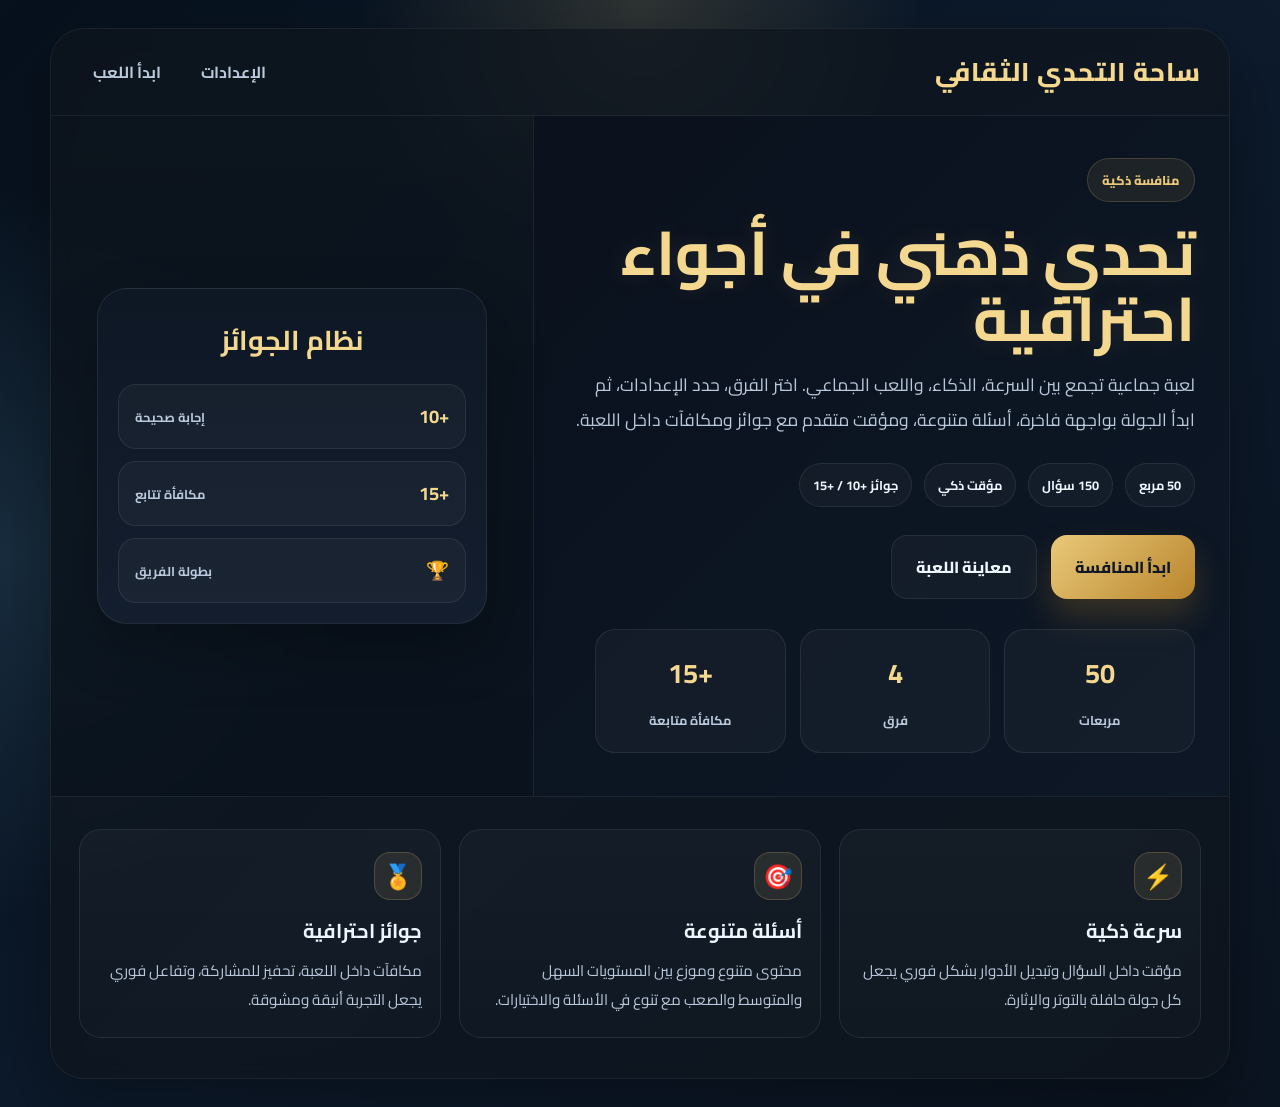
==== index.html @ 74c39a72 "Add files via upload" ====
<!DOCTYPE html>
<html lang="ar" dir="rtl">
<head>
  <meta charset="UTF-8" />
  <meta name="viewport" content="width=device-width, initial-scale=1.0" />
  <title>ساحة التحدي الثقافي</title>
  <style>
    @import url('https://fonts.googleapis.com/css2?family=Cairo:wght@400;500;600;700;800&display=swap');

    :root {
      --bg-1: #07111d;
      --bg-2: #0d1b2d;
      --panel: rgba(16, 24, 38, 0.88);
      --panel-strong: rgba(19, 31, 48, 0.96);
      --gold: #e9c979;
      --gold-strong: #f4d88f;
      --gold-deep: #b9852d;
      --cyan: #80d6ff;
      --mint: #7ee1b0;
      --text: #edf6ff;
      --muted: #b9c8db;
      --line: rgba(255,255,255,0.08);
      --shadow: 0 30px 70px rgba(0,0,0,0.35);
    }

    * { box-sizing: border-box; }

    html, body {
      margin: 0;
      min-height: 100%;
      font-family: 'Cairo', sans-serif;
      background:
        radial-gradient(circle at top, rgba(233, 201, 121, 0.16), transparent 22%),
        radial-gradient(circle at left center, rgba(128, 214, 255, 0.12), transparent 26%),
        linear-gradient(135deg, var(--bg-1) 0%, var(--bg-2) 52%, #0b1421 100%);
      color: var(--text);
    }

    body {
      min-height: 100vh;
      display: flex;
      align-items: center;
      justify-content: center;
      padding: 28px;
    }

    .shell {
      width: min(1180px, 100%);
      background: rgba(8, 15, 23, 0.72);
      border: 1px solid var(--line);
      border-radius: 34px;
      box-shadow: var(--shadow);
      overflow: hidden;
      backdrop-filter: blur(12px);
    }

    .topbar {
      display: flex;
      align-items: center;
      justify-content: space-between;
      gap: 20px;
      padding: 18px 28px;
      border-bottom: 1px solid rgba(255,255,255,0.06);
      background: rgba(255,255,255,0.02);
    }

    .brand {
      font-size: clamp(1.3rem, 2vw, 1.9rem);
      font-weight: 800;
      color: var(--gold-strong);
      letter-spacing: 0.04em;
    }

    .nav {
      display: flex;
      align-items: center;
      gap: 12px;
      flex-wrap: wrap;
    }

    .nav a {
      text-decoration: none;
      color: var(--muted);
      font-weight: 700;
      padding: 10px 14px;
      border-radius: 12px;
      transition: all 0.2s ease;
    }

    .nav a:hover {
      background: rgba(255,255,255,0.04);
      color: var(--text);
    }

    .hero {
      display: grid;
      grid-template-columns: 1.3fr 0.9fr;
      min-height: 680px;
    }

    .left {
      padding: 42px 34px 40px;
      background: linear-gradient(135deg, rgba(11, 18, 29, 0.97), rgba(14, 24, 40, 0.93));
      border-left: 1px solid rgba(255,255,255,0.06);
    }

    .label {
      display: inline-block;
      padding: 9px 14px;
      border-radius: 999px;
      background: rgba(233, 201, 121, 0.08);
      border: 1px solid rgba(233, 201, 121, 0.18);
      color: var(--gold);
      font-size: 0.8rem;
      font-weight: 800;
    }

    h1 {
      margin: 18px 0 14px;
      font-size: clamp(2.5rem, 4.8vw, 4.4rem);
      line-height: 1.08;
      color: var(--gold-strong);
      text-shadow: 0 0 25px rgba(244, 216, 143, 0.1);
    }

    .subtitle {
      max-width: 640px;
      margin: 0 0 26px;
      color: var(--muted);
      font-size: 1.1rem;
      line-height: 2;
    }

    .pills {
      display: flex;
      flex-wrap: wrap;
      gap: 12px;
      margin-bottom: 28px;
    }

    .pills span {
      padding: 9px 13px;
      border-radius: 999px;
      background: rgba(255,255,255,0.03);
      border: 1px solid rgba(255,255,255,0.08);
      font-size: 0.8rem;
      font-weight: 700;
      color: var(--text);
    }

    .actions {
      display: flex;
      flex-wrap: wrap;
      gap: 14px;
      margin-bottom: 30px;
    }

    .primary-btn, .secondary-btn {
      display: inline-flex;
      align-items: center;
      justify-content: center;
      border: none;
      border-radius: 16px;
      padding: 16px 24px;
      font-size: 1rem;
      font-weight: 800;
      cursor: pointer;
      text-decoration: none;
      transition: transform 0.2s ease, box-shadow 0.2s ease;
    }

    .primary-btn {
      background: linear-gradient(135deg, var(--gold), var(--gold-deep));
      color: #101827;
      box-shadow: 0 18px 32px rgba(185, 133, 45, 0.25);
    }

    .secondary-btn {
      background: rgba(255,255,255,0.03);
      color: var(--text);
      border: 1px solid rgba(255,255,255,0.08);
    }

    .primary-btn:hover, .secondary-btn:hover {
      transform: translateY(-2px);
    }

    .stats {
      display: grid;
      grid-template-columns: repeat(3, minmax(130px, 1fr));
      gap: 14px;
      max-width: 600px;
    }

    .stat-card {
      padding: 18px 14px;
      border-radius: 20px;
      background: rgba(255,255,255,0.03);
      border: 1px solid rgba(255,255,255,0.08);
      text-align: center;
    }

    .stat-card strong {
      display: block;
      margin-bottom: 5px;
      font-size: 1.7rem;
      color: var(--gold-strong);
    }

    .stat-card span {
      color: var(--muted);
      font-size: 0.8rem;
      font-weight: 700;
    }

    .right {
      display: flex;
      align-items: center;
      justify-content: center;
      padding: 30px 20px;
      background: linear-gradient(180deg, rgba(255,255,255,0.02), rgba(255,255,255,0.005));
    }

    .panel {
      width: min(390px, 100%);
      border-radius: 30px;
      padding: 26px 20px 20px;
      background: linear-gradient(180deg, rgba(15, 24, 38, 0.96), rgba(20, 31, 48, 0.96));
      border: 1px solid rgba(255,255,255,0.08);
      box-shadow: 0 25px 55px rgba(0,0,0,0.25);
    }

    .panel-title {
      margin: 0 0 18px;
      text-align: center;
      color: var(--gold-strong);
      font-size: 1.7rem;
    }

    .reward-list {
      display: grid;
      gap: 12px;
    }

    .reward-item {
      display: flex;
      align-items: center;
      justify-content: space-between;
      gap: 12px;
      padding: 14px 16px;
      border-radius: 18px;
      background: rgba(255,255,255,0.03);
      border: 1px solid rgba(255,255,255,0.08);
    }

    .reward-item strong {
      font-size: 1.15rem;
      color: var(--gold-strong);
    }

    .reward-item span {
      color: var(--muted);
      font-size: 0.8rem;
      font-weight: 700;
    }

    .features {
      padding: 32px 28px 40px;
      border-top: 1px solid rgba(255,255,255,0.06);
      background: rgba(255,255,255,0.02);
    }

    .features-grid {
      display: grid;
      grid-template-columns: repeat(3, minmax(0, 1fr));
      gap: 18px;
    }

    .feature-card {
      padding: 22px 18px;
      border-radius: 22px;
      background: linear-gradient(180deg, rgba(255,255,255,0.03), rgba(255,255,255,0.015));
      border: 1px solid rgba(255,255,255,0.08);
    }

    .feature-icon {
      width: 48px;
      height: 48px;
      display: inline-flex;
      align-items: center;
      justify-content: center;
      border-radius: 16px;
      background: rgba(233, 201, 121, 0.1);
      border: 1px solid rgba(233, 201, 121, 0.2);
      color: var(--gold-strong);
      font-size: 1.5rem;
      margin-bottom: 12px;
    }

    .feature-card h3 {
      margin: 0 0 8px;
      font-size: 1.25rem;
      color: var(--text);
    }

    .feature-card p {
      margin: 0;
      line-height: 1.9;
      color: var(--muted);
      font-size: 0.95rem;
    }

    @media (max-width: 900px) {
      .hero {
        grid-template-columns: 1fr;
      }
      .left { border-left: none; border-bottom: 1px solid rgba(255,255,255,0.06); }
      .features-grid { grid-template-columns: 1fr; }
    }
  </style>
</head>
<body>
  <div class="shell">
    <header class="topbar">
      <div class="brand">ساحة التحدي الثقافي</div>
      <nav class="nav" aria-label="التنقل الرئيسي">
        <a href="./settings.html">الإعدادات</a>
        <a href="./game.html">ابدأ اللعب</a>
      </nav>
    </header>

    <main class="hero">
      <section class="left">
        <span class="label">منافسة ذكية</span>
        <h1>تحدي ذهني في أجواء احترافية</h1>
        <p class="subtitle">
          لعبة جماعية تجمع بين السرعة، الذكاء، واللعب الجماعي. اختر الفرق، حدد الإعدادات، ثم ابدأ الجولة بواجهة فاخرة، أسئلة متنوعة، ومؤقت متقدم مع جوائز ومكافآت داخل اللعبة.
        </p>

        <div class="pills">
          <span>50 مربع</span>
          <span>150 سؤال</span>
          <span>مؤقت ذكي</span>
          <span>جوائز +10 / +15</span>
        </div>

        <div class="actions">
          <a class="primary-btn" href="./settings.html">ابدأ المنافسة</a>
          <a class="secondary-btn" href="./game.html">معاينة اللعبة</a>
        </div>

        <div class="stats">
          <div class="stat-card">
            <strong>50</strong>
            <span>مربعات</span>
          </div>
          <div class="stat-card">
            <strong>4</strong>
            <span>فرق</span>
          </div>
          <div class="stat-card">
            <strong>+15</strong>
            <span>مكافأة متابعة</span>
          </div>
        </div>
      </section>

      <aside class="right">
        <div class="panel">
          <h2 class="panel-title">نظام الجوائز</h2>
          <div class="reward-list">
            <div class="reward-item">
              <strong>+10</strong>
              <span>إجابة صحيحة</span>
            </div>
            <div class="reward-item">
              <strong>+15</strong>
              <span>مكافأة تتابع</span>
            </div>
            <div class="reward-item">
              <strong>🏆</strong>
              <span>بطولة الفريق</span>
            </div>
          </div>
        </div>
      </aside>
    </main>

    <section class="features">
      <div class="features-grid">
        <article class="feature-card">
          <div class="feature-icon">⚡</div>
          <h3>سرعة ذكية</h3>
          <p>مؤقت داخل السؤال وتبديل الأدوار بشكل فوري يجعل كل جولة حافلة بالتوتر والإثارة.</p>
        </article>
        <article class="feature-card">
          <div class="feature-icon">🎯</div>
          <h3>أسئلة متنوعة</h3>
          <p>محتوى متنوع وموزع بين المستويات السهل والمتوسط والصعب مع تنوع في الأسئلة والاختيارات.</p>
        </article>
        <article class="feature-card">
          <div class="feature-icon">🏅</div>
          <h3>جوائز احترافية</h3>
          <p>مكافآت داخل اللعبة، تحفيز للمشاركة، وتفاعل فوري يجعل التجربة أنيقة ومشوقة.</p>
        </article>
      </div>
    </section>
  </div>
</body>
</html>
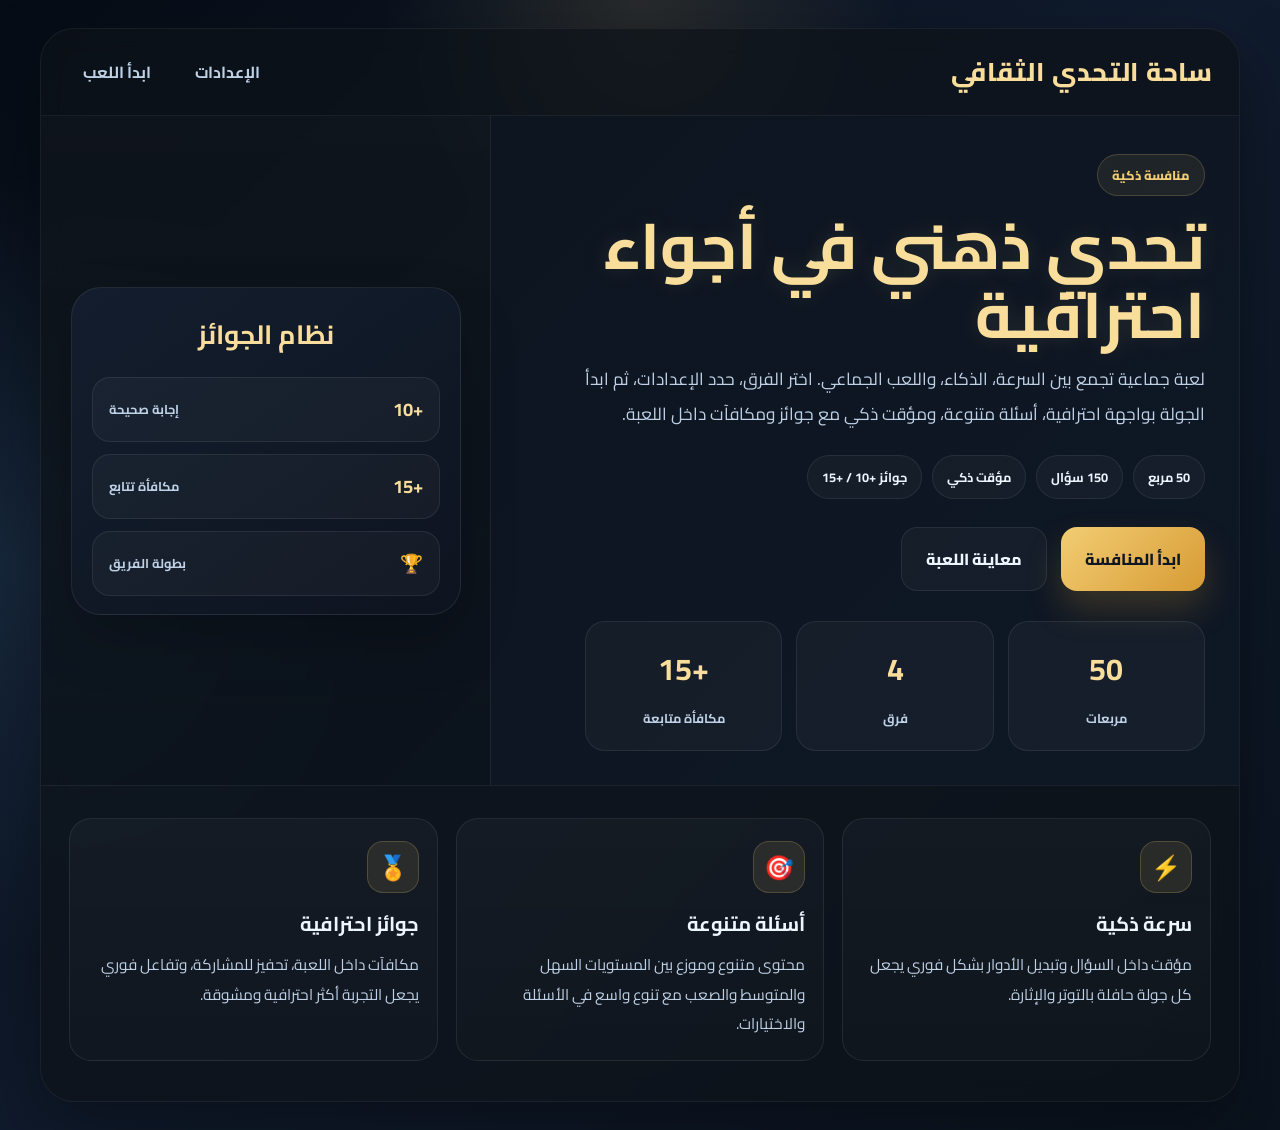
==== commit fb3f6e8b: "Add files via upload" ====
--- a/index.html
+++ b/index.html
@@ -8,31 +8,31 @@
     @import url('https://fonts.googleapis.com/css2?family=Cairo:wght@400;500;600;700;800&display=swap');
 
     :root {
-      --bg-1: #07111d;
-      --bg-2: #0d1b2d;
-      --panel: rgba(16, 24, 38, 0.88);
-      --panel-strong: rgba(19, 31, 48, 0.96);
-      --gold: #e9c979;
-      --gold-strong: #f4d88f;
-      --gold-deep: #b9852d;
-      --cyan: #80d6ff;
-      --mint: #7ee1b0;
+      --bg-1: #060c15;
+      --bg-2: #101b2d;
+      --panel: rgba(12, 19, 30, 0.9);
+      --panel-soft: rgba(18, 27, 42, 0.82);
+      --line: rgba(255,255,255,0.08);
       --text: #edf6ff;
-      --muted: #b9c8db;
-      --line: rgba(255,255,255,0.08);
-      --shadow: 0 30px 70px rgba(0,0,0,0.35);
+      --muted: #bfd1e7;
+      --gold: #f2cd73;
+      --gold-strong: #f9dd9b;
+      --gold-deep: #d79b34;
+      --blue: #6bb8ff;
+      --green: #63d59f;
+      --red: #ff6f6f;
+      --shadow: 0 30px 70px rgba(0,0,0,0.36);
     }
 
     * { box-sizing: border-box; }
-
     html, body {
       margin: 0;
       min-height: 100%;
       font-family: 'Cairo', sans-serif;
       background:
-        radial-gradient(circle at top, rgba(233, 201, 121, 0.16), transparent 22%),
-        radial-gradient(circle at left center, rgba(128, 214, 255, 0.12), transparent 26%),
-        linear-gradient(135deg, var(--bg-1) 0%, var(--bg-2) 52%, #0b1421 100%);
+        radial-gradient(circle at top, rgba(242, 205, 115, 0.12), transparent 20%),
+        radial-gradient(circle at left center, rgba(107, 184, 255, 0.12), transparent 28%),
+        linear-gradient(135deg, var(--bg-1) 0%, var(--bg-2) 50%, #0a131e 100%);
       color: var(--text);
     }
 
@@ -45,12 +45,12 @@
     }
 
     .shell {
-      width: min(1180px, 100%);
-      background: rgba(8, 15, 23, 0.72);
+      width: min(1200px, 100%);
+      background: rgba(7, 12, 18, 0.7);
       border: 1px solid var(--line);
       border-radius: 34px;
+      overflow: hidden;
       box-shadow: var(--shadow);
-      overflow: hidden;
       backdrop-filter: blur(12px);
     }
 
@@ -59,16 +59,22 @@
       align-items: center;
       justify-content: space-between;
       gap: 20px;
-      padding: 18px 28px;
+      padding: 18px 26px;
       border-bottom: 1px solid rgba(255,255,255,0.06);
       background: rgba(255,255,255,0.02);
     }
 
-    .brand {
-      font-size: clamp(1.3rem, 2vw, 1.9rem);
+    .brand-lockup {
+      display: inline-flex;
+      align-items: center;
+      gap: 12px;
+    }
+
+    .brand-text {
+      font-size: clamp(1.2rem, 2vw, 1.8rem);
       font-weight: 800;
       color: var(--gold-strong);
-      letter-spacing: 0.04em;
+      letter-spacing: 0.03em;
     }
 
     .nav {
@@ -82,7 +88,7 @@
       text-decoration: none;
       color: var(--muted);
       font-weight: 700;
-      padding: 10px 14px;
+      padding: 10px 16px;
       border-radius: 12px;
       transition: all 0.2s ease;
     }
@@ -94,58 +100,58 @@
 
     .hero {
       display: grid;
-      grid-template-columns: 1.3fr 0.9fr;
-      min-height: 680px;
+      grid-template-columns: 1.25fr 0.75fr;
+      min-height: 660px;
     }
 
     .left {
-      padding: 42px 34px 40px;
-      background: linear-gradient(135deg, rgba(11, 18, 29, 0.97), rgba(14, 24, 40, 0.93));
+      padding: 38px 34px 34px;
+      background: linear-gradient(135deg, rgba(13, 21, 33, 0.99), rgba(15, 25, 38, 0.94));
       border-left: 1px solid rgba(255,255,255,0.06);
     }
 
     .label {
       display: inline-block;
-      padding: 9px 14px;
+      padding: 8px 14px;
       border-radius: 999px;
-      background: rgba(233, 201, 121, 0.08);
-      border: 1px solid rgba(233, 201, 121, 0.18);
+      background: rgba(242, 205, 115, 0.08);
+      border: 1px solid rgba(242,205,115,0.2);
       color: var(--gold);
       font-size: 0.8rem;
       font-weight: 800;
     }
 
     h1 {
-      margin: 18px 0 14px;
-      font-size: clamp(2.5rem, 4.8vw, 4.4rem);
+      margin: 16px 0 12px;
+      font-size: clamp(2.5rem, 5vw, 4.4rem);
       line-height: 1.08;
       color: var(--gold-strong);
-      text-shadow: 0 0 25px rgba(244, 216, 143, 0.1);
+      text-shadow: 0 0 22px rgba(249,221,155,0.12);
     }
 
     .subtitle {
-      max-width: 640px;
-      margin: 0 0 26px;
+      max-width: 630px;
+      margin: 0 0 24px;
       color: var(--muted);
-      font-size: 1.1rem;
+      font-size: 1.08rem;
       line-height: 2;
     }
 
     .pills {
       display: flex;
       flex-wrap: wrap;
-      gap: 12px;
+      gap: 10px;
       margin-bottom: 28px;
     }
 
     .pills span {
-      padding: 9px 13px;
+      padding: 9px 14px;
       border-radius: 999px;
       background: rgba(255,255,255,0.03);
       border: 1px solid rgba(255,255,255,0.08);
+      color: var(--text);
       font-size: 0.8rem;
       font-weight: 700;
-      color: var(--text);
     }
 
     .actions {
@@ -159,20 +165,18 @@
       display: inline-flex;
       align-items: center;
       justify-content: center;
-      border: none;
       border-radius: 16px;
       padding: 16px 24px;
       font-size: 1rem;
       font-weight: 800;
-      cursor: pointer;
       text-decoration: none;
       transition: transform 0.2s ease, box-shadow 0.2s ease;
     }
 
     .primary-btn {
       background: linear-gradient(135deg, var(--gold), var(--gold-deep));
-      color: #101827;
-      box-shadow: 0 18px 32px rgba(185, 133, 45, 0.25);
+      color: #0d1724;
+      box-shadow: 0 18px 35px rgba(215,155,52,0.22);
     }
 
     .secondary-btn {
@@ -187,13 +191,13 @@
 
     .stats {
       display: grid;
-      grid-template-columns: repeat(3, minmax(130px, 1fr));
+      grid-template-columns: repeat(3, minmax(120px, 1fr));
       gap: 14px;
-      max-width: 600px;
+      max-width: 620px;
     }
 
     .stat-card {
-      padding: 18px 14px;
+      padding: 18px 12px;
       border-radius: 20px;
       background: rgba(255,255,255,0.03);
       border: 1px solid rgba(255,255,255,0.08);
@@ -202,9 +206,9 @@
 
     .stat-card strong {
       display: block;
+      font-size: 1.9rem;
+      color: var(--gold-strong);
       margin-bottom: 5px;
-      font-size: 1.7rem;
-      color: var(--gold-strong);
     }
 
     .stat-card span {
@@ -217,24 +221,31 @@
       display: flex;
       align-items: center;
       justify-content: center;
-      padding: 30px 20px;
-      background: linear-gradient(180deg, rgba(255,255,255,0.02), rgba(255,255,255,0.005));
+      padding: 32px 24px;
+      background: linear-gradient(180deg, rgba(255,255,255,0.03), rgba(255,255,255,0.01));
     }
 
     .panel {
       width: min(390px, 100%);
       border-radius: 30px;
-      padding: 26px 20px 20px;
-      background: linear-gradient(180deg, rgba(15, 24, 38, 0.96), rgba(20, 31, 48, 0.96));
-      border: 1px solid rgba(255,255,255,0.08);
-      box-shadow: 0 25px 55px rgba(0,0,0,0.25);
+      padding: 22px 20px 18px;
+      background: linear-gradient(145deg, rgba(20,31,48,0.95), rgba(14,21,33,0.96));
+      border: 1px solid rgba(255,255,255,0.08);
+      box-shadow: 0 25px 55px rgba(0,0,0,0.22);
+    }
+
+    .panel-banner {
+      display: flex;
+      align-items: center;
+      justify-content: center;
+      margin-bottom: 18px;
     }
 
     .panel-title {
       margin: 0 0 18px;
       text-align: center;
       color: var(--gold-strong);
-      font-size: 1.7rem;
+      font-size: 1.65rem;
     }
 
     .reward-list {
@@ -254,8 +265,8 @@
     }
 
     .reward-item strong {
+      color: var(--gold-strong);
       font-size: 1.15rem;
-      color: var(--gold-strong);
     }
 
     .reward-item span {
@@ -279,19 +290,19 @@
     .feature-card {
       padding: 22px 18px;
       border-radius: 22px;
+      border: 1px solid rgba(255,255,255,0.08);
       background: linear-gradient(180deg, rgba(255,255,255,0.03), rgba(255,255,255,0.015));
-      border: 1px solid rgba(255,255,255,0.08);
     }
 
     .feature-icon {
-      width: 48px;
-      height: 48px;
+      width: 52px;
+      height: 52px;
       display: inline-flex;
       align-items: center;
       justify-content: center;
       border-radius: 16px;
-      background: rgba(233, 201, 121, 0.1);
-      border: 1px solid rgba(233, 201, 121, 0.2);
+      background: rgba(242,205,115,0.1);
+      border: 1px solid rgba(242,205,115,0.2);
       color: var(--gold-strong);
       font-size: 1.5rem;
       margin-bottom: 12px;
@@ -299,31 +310,46 @@
 
     .feature-card h3 {
       margin: 0 0 8px;
+      color: var(--text);
       font-size: 1.25rem;
-      color: var(--text);
     }
 
     .feature-card p {
       margin: 0;
+      color: var(--muted);
       line-height: 1.9;
-      color: var(--muted);
-      font-size: 0.95rem;
+      font-size: 0.96rem;
     }
 
     @media (max-width: 900px) {
-      .hero {
-        grid-template-columns: 1fr;
-      }
+      body { padding: 18px; }
+      .hero { grid-template-columns: 1fr; }
       .left { border-left: none; border-bottom: 1px solid rgba(255,255,255,0.06); }
       .features-grid { grid-template-columns: 1fr; }
+      .topbar { gap: 12px; padding: 16px 18px; }
+      .nav { gap: 8px; }
+      .nav a { padding: 8px 10px; }
+    }
+
+    @media (max-width: 560px) {
+      .topbar { flex-direction: column; align-items: flex-start; }
+      .brand-lockup { width: 100%; }
+      .nav { width: 100%; }
+      .nav a { flex: 1 1 calc(50% - 8px); text-align: center; }
+      .actions { flex-direction: column; }
+      .primary-btn, .secondary-btn { width: 100%; }
+      .stats { grid-template-columns: repeat(3, minmax(0, 1fr)); }
+      .left, .features { padding-left: 18px; padding-right: 18px; }
     }
   </style>
 </head>
 <body>
   <div class="shell">
     <header class="topbar">
-      <div class="brand">ساحة التحدي الثقافي</div>
-      <nav class="nav" aria-label="التنقل الرئيسي">
+      <div class="brand-lockup" aria-label="العنوان">
+        <div class="brand-text">ساحة التحدي الثقافي</div>
+      </div>
+      <nav class="nav" aria-label="التنavig main">
         <a href="./settings.html">الإعدادات</a>
         <a href="./game.html">ابدأ اللعب</a>
       </nav>
@@ -334,7 +360,7 @@
         <span class="label">منافسة ذكية</span>
         <h1>تحدي ذهني في أجواء احترافية</h1>
         <p class="subtitle">
-          لعبة جماعية تجمع بين السرعة، الذكاء، واللعب الجماعي. اختر الفرق، حدد الإعدادات، ثم ابدأ الجولة بواجهة فاخرة، أسئلة متنوعة، ومؤقت متقدم مع جوائز ومكافآت داخل اللعبة.
+          لعبة جماعية تجمع بين السرعة، الذكاء، واللعب الجماعي. اختر الفرق، حدد الإعدادات، ثم ابدأ الجولة بواجهة احترافية، أسئلة متنوعة، ومؤقت ذكي مع جوائز ومكافآت داخل اللعبة.
         </p>
 
         <div class="pills">
@@ -396,15 +422,27 @@
         <article class="feature-card">
           <div class="feature-icon">🎯</div>
           <h3>أسئلة متنوعة</h3>
-          <p>محتوى متنوع وموزع بين المستويات السهل والمتوسط والصعب مع تنوع في الأسئلة والاختيارات.</p>
+          <p>محتوى متنوع وموزع بين المستويات السهل والمتوسط والصعب مع تنوع واسع في الأسئلة والاختيارات.</p>
         </article>
         <article class="feature-card">
           <div class="feature-icon">🏅</div>
           <h3>جوائز احترافية</h3>
-          <p>مكافآت داخل اللعبة، تحفيز للمشاركة، وتفاعل فوري يجعل التجربة أنيقة ومشوقة.</p>
+          <p>مكافآت داخل اللعبة، تحفيز للمشاركة، وتفاعل فوري يجعل التجربة أكثر احترافية ومشوقة.</p>
         </article>
       </div>
     </section>
   </div>
+
+  <script>
+    (function () {
+      const params = new URLSearchParams(window.location.search);
+      const redirectKeys = ['ref', 'share', 'invite', 'person', 'user', 'token', 'code', 'link'];
+      const shouldGoHome = redirectKeys.some((key) => params.has(key));
+
+      if (shouldGoHome && !window.location.pathname.endsWith('/index.html')) {
+        window.location.replace('./index.html');
+      }
+    })();
+  </script>
 </body>
 </html>
